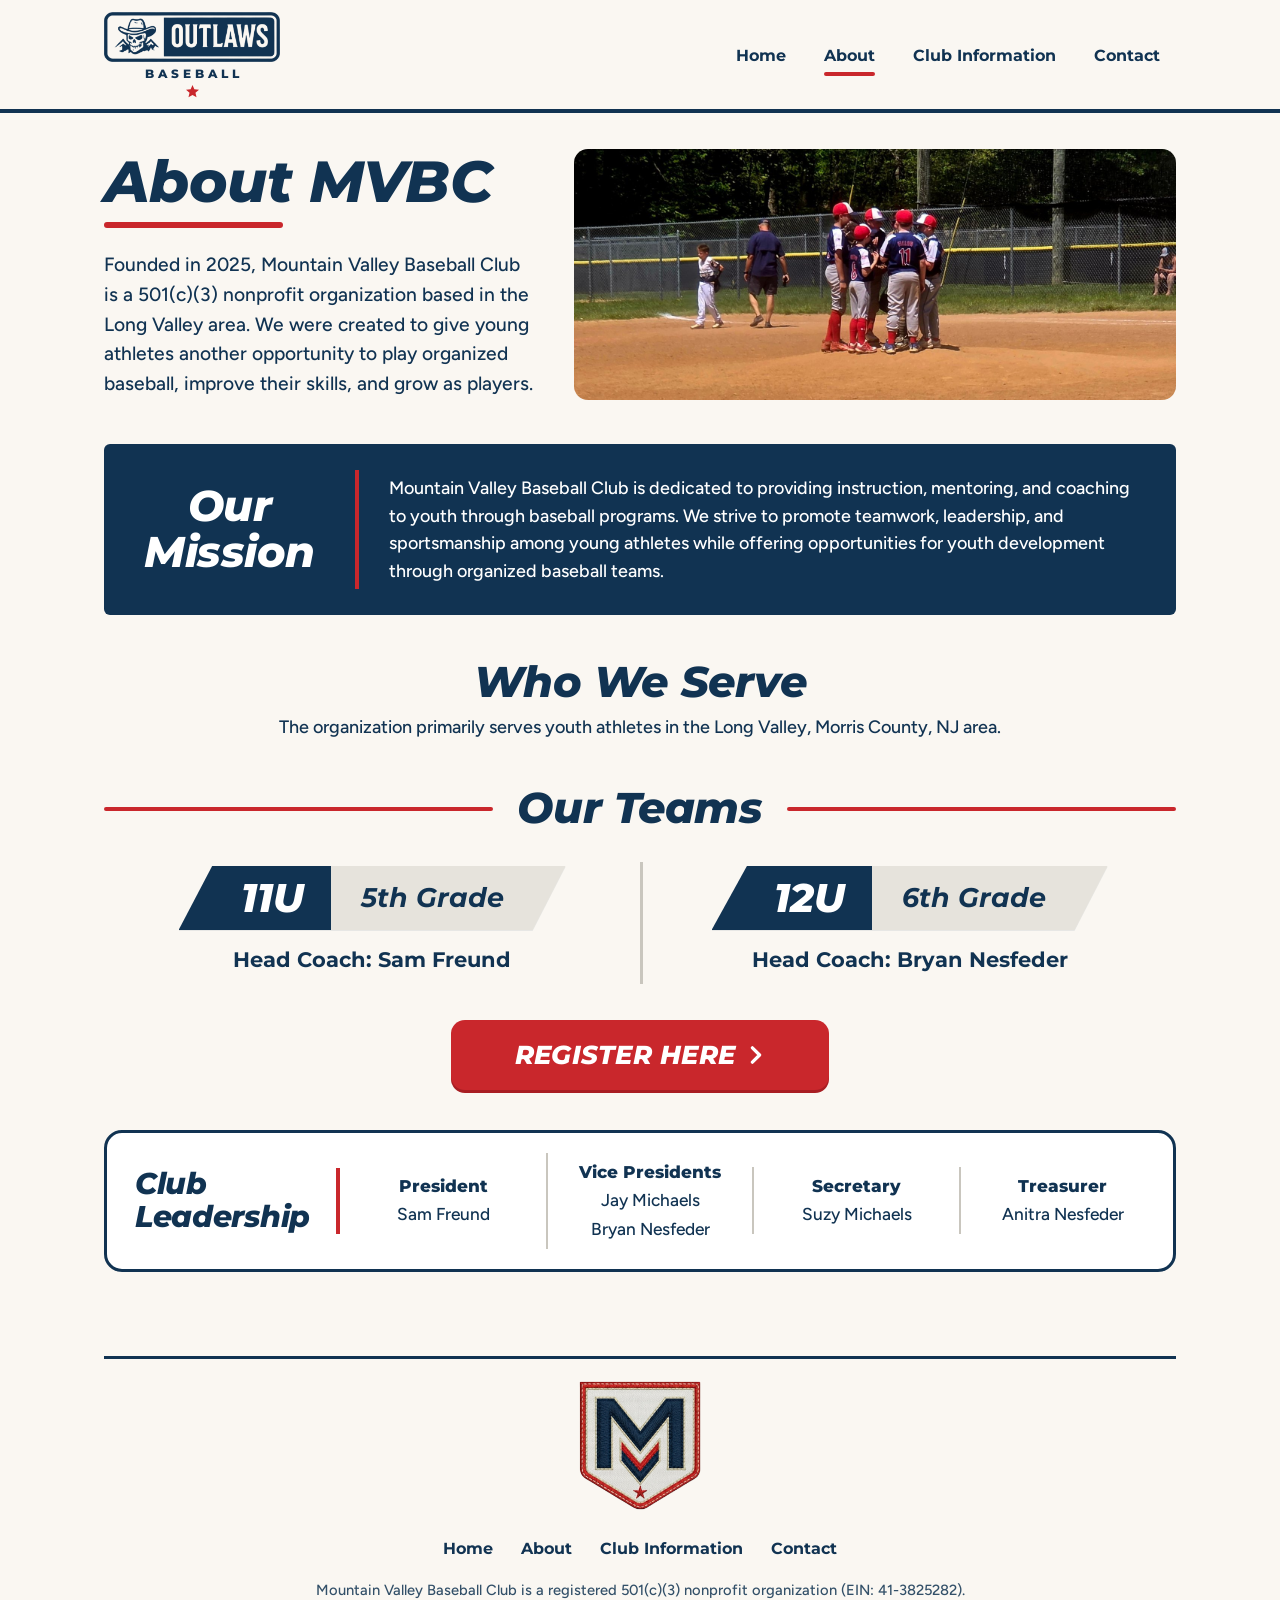
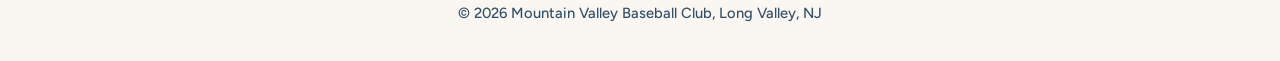
==== about.html @ af427c99 "Initial commit" ====
<!DOCTYPE html>
<html lang="en">
<head>
  <meta charset="utf-8">
  <meta name="viewport" content="width=device-width, initial-scale=1">
  <title>About MVBC | Mountain Valley Baseball Club</title>
  <meta name="description" content="Founded in 2025, Mountain Valley Baseball Club is a 501(c)(3) nonprofit youth baseball organization based in the Long Valley, NJ area.">
  <link rel="canonical" href="https://mvbaseball.org/about.html">
  <meta property="og:title" content="About MVBC | Mountain Valley Baseball Club">
  <meta property="og:description" content="Founded in 2025, Mountain Valley Baseball Club is a 501(c)(3) nonprofit youth baseball organization based in the Long Valley, NJ area.">
  <meta property="og:image" content="https://mvbaseball.org/assets/hero.jpg">
  <meta property="og:url" content="https://mvbaseball.org/about.html">
  <meta property="og:type" content="website">
  <meta name="theme-color" content="#113352">
  <link rel="icon" type="image/png" href="assets/favicon.png">
  <link rel="apple-touch-icon" href="assets/apple-touch-icon.png">
  <link rel="preconnect" href="https://fonts.googleapis.com">
  <link rel="preconnect" href="https://fonts.gstatic.com" crossorigin>
  <link href="https://fonts.googleapis.com/css2?family=Figtree:wght@500;600;700&family=Montserrat:ital,wght@0,700;0,800;1,600;1,700;1,800&display=swap" rel="stylesheet">
  <link rel="stylesheet" href="css/styles.css">
</head>
<body>
  <a class="skip" href="#main">Skip to content</a>

  <header class="site-header">
    <div class="wrap header-inner">
      <a class="brand" href="index.html" aria-label="Outlaws Baseball, Mountain Valley Baseball Club home">
        <img src="assets/outlaws-badge.png" alt="Outlaws" width="1227" height="352">
        <span class="brand-sub">BASEBALL</span>
        <svg class="brand-star" viewBox="0 0 24 24" aria-hidden="true"><path d="M12 1.6l2.95 6.9 7.45.62-5.66 4.9 1.72 7.3L12 17.4l-6.46 3.92 1.72-7.3L1.6 9.12l7.45-.62z"/></svg>
      </a>
      <button class="nav-toggle" type="button" aria-controls="site-nav" aria-expanded="false" aria-label="Menu">
        <svg viewBox="0 0 24 24" fill="none" stroke="currentColor" stroke-width="2.6" stroke-linecap="round" aria-hidden="true"><path d="M4 6.500h16M4 12h16M4 17.500h16"/></svg>
      </button>
      <nav class="nav" id="site-nav" aria-label="Main">
        <a href="index.html">Home</a>
        <a href="about.html" aria-current="page">About</a>
        <a href="club-information.html">Club Information</a>
        <a href="contact.html">Contact</a>
      </nav>
    </div>
  </header>

  <main id="main">
    <div class="wrap">
      <section class="about-lead">
        <div>
          <h1 class="page-title">About MVBC</h1>
          <p>Founded in 2025, Mountain Valley Baseball Club is a 501(c)(3) nonprofit organization based in the Long Valley area. We were created to give young athletes another opportunity to play organized baseball, improve their skills, and grow as players.</p>
        </div>
        <img src="assets/team-huddle.jpg" alt="Players in navy and red uniforms huddle on the infield while a coach walks back to the dugout." width="1600" height="667">
      </section>

      <section class="mission" aria-labelledby="mission-h">
        <h2 id="mission-h">Our<br> Mission</h2>
        <p>Mountain Valley Baseball Club is dedicated to providing instruction, mentoring, and coaching to youth through baseball programs. We strive to promote teamwork, leadership, and sportsmanship among young athletes while offering opportunities for youth development through organized baseball teams.</p>
      </section>

      <section class="section serve">
        <h2>Who We Serve</h2>
        <p>The organization primarily serves youth athletes in the Long Valley, Morris County, NJ area.</p>
      </section>

      <section id="teams" aria-labelledby="teams-h">
        <h2 class="rule-title" id="teams-h">Our Teams</h2>
        <div class="teams">
          <div class="team">
            <div class="team-tag"><b>11U</b><span>5th Grade</span></div>
            <p>Head Coach: Sam Freund</p>
          </div>
          <div class="team">
            <div class="team-tag"><b>12U</b><span>6th Grade</span></div>
            <p>Head Coach: Bryan Nesfeder</p>
          </div>
        </div>
        <div class="register">
          <a class="btn" href="https://docs.google.com/forms/d/e/1FAIpQLScuwrwn211wKPMHksO8JKq2tG1Pb9gNtkgpowk8rp99vr_ouw/viewform" target="_blank" rel="noopener">Register Here <svg viewBox="0 0 20 20" fill="none" stroke="currentColor" stroke-width="3.6" stroke-linecap="round" stroke-linejoin="round" aria-hidden="true"><path d="M6 2l8 8-8 8"/></svg></a>
        </div>
      </section>

      <section class="section-tight" aria-labelledby="lead-h">
        <div class="leadership">
          <h2 id="lead-h">Club<br> Leadership</h2>
          <dl>
            <div class="role"><dt>President</dt><dd>Sam Freund</dd></div>
            <div class="role"><dt>Vice Presidents</dt><dd>Jay Michaels</dd><dd>Bryan Nesfeder</dd></div>
            <div class="role"><dt>Secretary</dt><dd>Suzy Michaels</dd></div>
            <div class="role"><dt>Treasurer</dt><dd>Anitra Nesfeder</dd></div>
          </dl>
        </div>
      </section>
    </div>
  </main>

  <footer class="site-footer">
    <div class="wrap">
      <div class="footer-rule"></div>
      <img class="footer-patch" src="assets/mvbc-patch.png" alt="Mountain Valley Baseball Club patch" width="480" height="452" loading="lazy">
      <nav class="footer-nav" aria-label="Footer">
        <a href="index.html">Home</a>
        <a href="about.html">About</a>
        <a href="club-information.html">Club Information</a>
        <a href="contact.html">Contact</a>
      </nav>
      <p>Mountain Valley Baseball Club is a registered 501(c)(3) nonprofit organization (EIN: 41-3825282).</p>
      <p>&copy; <span id="year">2026</span> Mountain Valley Baseball Club, Long Valley, NJ</p>
    </div>
  </footer>

  <script src="js/site.js"></script>
</body>
</html>
---- css/styles.css ----
/* Mountain Valley Baseball Club — mvbaseball.org */

:root {
  --cream: #FAF7F2;
  --navy: #113352;
  --navy-deep: #0C2740;
  --red: #C9272C;
  --red-deep: #A81E23;
  --stone: #E6E3DC;
  --line: #C9C6BE;
  --white: #FFFFFF;
  --display: "Montserrat", "Avenir Next", "Segoe UI", Arial, sans-serif;
  --body: "Figtree", "Avenir Next", "Segoe UI", Arial, sans-serif;
  --wrap: 1120px;
  --radius: 14px;
}

*, *::before, *::after { box-sizing: border-box; }

html { -webkit-text-size-adjust: 100%; scroll-behavior: smooth; }

body {
  margin: 0;
  background: var(--cream);
  color: var(--navy);
  font-family: var(--body);
  font-size: 1.125rem;
  line-height: 1.55;
  font-weight: 500;
  min-height: 100vh;
  display: flex;
  flex-direction: column;
}

main { flex: 1; }

img { max-width: 100%; height: auto; display: block; }

a { color: inherit; }

h1, h2, h3 {
  font-family: var(--display);
  font-weight: 800;
  font-style: italic;
  line-height: 1.08;
  margin: 0;
  letter-spacing: -0.01em;
}

p { margin: 0; }

.wrap {
  width: 100%;
  max-width: var(--wrap);
  margin: 0 auto;
  padding: 0 24px;
}

.skip {
  position: absolute; left: 12px; top: -60px;
  background: var(--navy); color: var(--white);
  padding: 10px 16px; border-radius: 8px; z-index: 100;
  font-weight: 700; text-decoration: none;
}
.skip:focus { top: 12px; }

:focus-visible { outline: 3px solid var(--red); outline-offset: 3px; border-radius: 4px; }

/* ---------- Header ---------- */

.site-header {
  background: var(--cream);
  border-bottom: 4px solid var(--navy);
  position: sticky; top: 0; z-index: 50;
}

.header-inner {
  display: flex; align-items: center; justify-content: space-between;
  gap: 24px;
  padding-top: 12px; padding-bottom: 10px;
}

.brand {
  display: inline-flex; flex-direction: column; align-items: center;
  text-decoration: none; line-height: 1;
}
.brand img { width: 176px; }
.brand-sub {
  font-family: var(--display); font-weight: 800; font-size: 0.72rem;
  letter-spacing: 0.34em; margin: 7px 0 0 0.34em;
}
.brand-star { width: 15px; height: 15px; margin-top: 3px; fill: var(--red); }

.nav { display: flex; gap: 6px; }
.nav a {
  font-family: var(--display); font-weight: 700; font-size: 1.02rem;
  text-decoration: none; padding: 10px 16px; position: relative;
}
.nav a::after {
  content: ""; position: absolute; left: 16px; right: 16px; bottom: 2px;
  height: 4px; background: var(--red); border-radius: 2px;
  transform: scaleX(0); transform-origin: left; transition: transform .2s ease;
}
.nav a:hover::after, .nav a[aria-current="page"]::after { transform: scaleX(1); }

.nav-toggle {
  display: none; background: none; border: 2px solid var(--navy); border-radius: 10px;
  width: 46px; height: 46px; padding: 0; cursor: pointer; color: var(--navy);
  align-items: center; justify-content: center;
}
.nav-toggle svg { width: 24px; height: 24px; }

/* ---------- Shared pieces ---------- */

.page-head { padding: 44px 0 8px; }
.page-title { font-size: clamp(2.4rem, 6vw, 3.6rem); display: inline-block; }
.page-title::after {
  content: ""; display: block; width: 46%; min-width: 120px; height: 6px;
  background: var(--red); border-radius: 3px; margin-top: 10px;
}

.section { padding: 44px 0; }
.section-tight { padding: 28px 0; }

.rule-title {
  display: flex; align-items: center; gap: 24px;
  font-size: clamp(1.9rem, 4.4vw, 2.7rem); text-align: center;
}
.rule-title::before, .rule-title::after {
  content: ""; flex: 1; height: 4px; background: var(--red); border-radius: 2px;
}

.btn {
  display: inline-flex; align-items: center; justify-content: center; gap: 12px;
  font-family: var(--display); font-weight: 800; font-style: italic;
  text-transform: uppercase; text-decoration: none; letter-spacing: 0.01em;
  font-size: 1.25rem; line-height: 1;
  padding: 18px 40px; border-radius: 14px; border: 0; cursor: pointer;
  background: var(--red); color: var(--white);
  box-shadow: 0 3px 0 var(--red-deep);
  transition: background .15s ease, transform .15s ease, box-shadow .15s ease;
}
.btn:hover { background: var(--red-deep); transform: translateY(-1px); box-shadow: 0 4px 0 #8a181c; }
.btn:active { transform: translateY(2px); box-shadow: none; }
.btn svg { width: 18px; height: 18px; }
.btn-ghost {
  background: transparent; color: var(--navy);
  box-shadow: inset 0 0 0 3px var(--navy);
}
.btn-ghost:hover { background: var(--navy); color: var(--white); box-shadow: inset 0 0 0 3px var(--navy); }

.star { fill: var(--red); }

/* ---------- Home ---------- */

.hero { position: relative; background: var(--navy); }
.hero img {
  width: 100%; height: clamp(250px, 38vw, 560px);
  object-fit: cover; object-position: 55% 50%;
}

.home-intro { text-align: center; padding: 40px 0 16px; }
.home-intro h1 { font-size: clamp(2.1rem, 6vw, 4rem); }
.home-intro h1 span { color: var(--red); }
.star-rule {
  display: flex; align-items: center; justify-content: center; gap: 18px;
  margin: 18px auto 20px; max-width: 560px;
}
.star-rule::before, .star-rule::after {
  content: ""; flex: 1; height: 4px; background: var(--red); border-radius: 2px;
}
.star-rule svg { width: 34px; height: 34px; }
.tagline {
  font-family: var(--display); font-style: italic; font-weight: 600;
  font-size: clamp(1.15rem, 2.6vw, 1.7rem); line-height: 1.3;
  max-width: 21em; margin: 0 auto;
}
.cta-row { display: flex; flex-wrap: wrap; gap: 16px; justify-content: center; margin-top: 32px; }

.facts {
  display: grid; grid-template-columns: repeat(3, 1fr); gap: 20px;
  margin: 0; padding: 0; list-style: none;
}
.fact {
  background: var(--white); border: 2px solid var(--navy); border-radius: var(--radius);
  padding: 24px 24px 22px; display: flex; flex-direction: column; gap: 6px;
}
.fact .label {
  font-family: var(--display); font-weight: 800; font-size: 0.78rem;
  letter-spacing: 0.18em; text-transform: uppercase; color: var(--red);
}
.fact h2 { font-size: 1.55rem; }
.fact p { font-size: 1.02rem; }
.fact a {
  margin-top: auto; padding-top: 10px; font-family: var(--display); font-weight: 700;
  font-size: 0.98rem; text-decoration-color: var(--red); text-decoration-thickness: 3px;
  text-underline-offset: 5px;
}
.fact a:hover { color: var(--red); }

/* ---------- About ---------- */

.about-lead {
  display: grid; grid-template-columns: 5fr 7fr; gap: 40px; align-items: center;
  padding: 36px 0 44px;
}
.about-lead .page-title { margin-bottom: 22px; }
.about-lead p { font-size: 1.2rem; }
.about-lead img {
  width: 100%; border-radius: var(--radius); aspect-ratio: 12 / 5; object-fit: cover;
}

.mission {
  background: var(--navy); color: var(--white); border-radius: 6px;
  display: grid; grid-template-columns: auto 1fr; align-items: center;
}
.mission h2 { font-size: clamp(2rem, 4vw, 2.7rem); padding: 30px 40px; text-align: center; }
.mission p {
  border-left: 4px solid var(--red); padding: 4px 40px 4px 30px; margin: 26px 0;
  font-size: 1.12rem;
}

.serve { text-align: center; }
.serve h2 { font-size: clamp(1.9rem, 4.4vw, 2.7rem); margin-bottom: 8px; }

.teams {
  display: grid; grid-template-columns: 1fr 1fr; margin-top: 30px;
}
.team { text-align: center; padding: 4px 24px 8px; }
.team + .team { border-left: 3px solid var(--line); }
.team-tag {
  display: inline-flex; font-family: var(--display); font-style: italic; font-weight: 800;
  line-height: 1; filter: drop-shadow(0 1px 0 rgba(17, 51, 82, .08));
}
.team-tag b, .team-tag span { display: block; padding: 12px 40px; }
.team-tag b {
  background: var(--navy); color: var(--white); font-size: 2.5rem; font-weight: 800;
  clip-path: polygon(22% 0, 100% 0, 100% 100%, 0 100%);
  padding-left: 62px; padding-right: 28px;
}
.team-tag span {
  background: var(--stone); font-size: 1.7rem; align-self: stretch;
  display: flex; align-items: center; font-weight: 700;
  clip-path: polygon(0 0, 100% 0, 86% 100%, 0 100%);
  padding-left: 30px; padding-right: 62px; margin-left: -1px;
}
.team p {
  font-family: var(--display); font-weight: 700; font-size: 1.3rem; margin-top: 14px;
}

.register { text-align: center; padding: 36px 0 12px; }
.register .btn { font-size: 1.6rem; padding: 22px 64px; }

.leadership {
  border: 3px solid var(--navy); border-radius: 18px; background: var(--white);
  display: grid; grid-template-columns: auto repeat(4, 1fr); align-items: center;
  padding: 20px 8px 20px 28px;
}
.leadership h2 {
  font-size: 1.9rem; padding-right: 26px; border-right: 4px solid var(--red);
}
.leadership dl { margin: 0; display: contents; }
.leadership .role { text-align: center; padding: 6px 18px; border-left: 2px solid var(--line); }
.leadership .role:first-of-type { border-left: 0; }
.leadership dt { font-family: var(--display); font-weight: 800; font-size: 1.05rem; }
.leadership dd { margin: 2px 0 0; font-size: 1.08rem; }

/* ---------- Club Information ---------- */

.info-grid {
  display: grid; grid-template-columns: 1.85fr 1fr; gap: 0 44px; align-items: stretch;
  padding-top: 28px;
}
.info-grid { position: relative; }
.info-grid::after {
  content: ""; position: absolute; top: 28px; bottom: 0; width: 3px; background: var(--navy);
  left: calc((100% - 44px) * 0.6491 + 21px);
}

.card {
  background: var(--white); border: 2px solid var(--line); border-radius: 18px; overflow: hidden;
}
.card-head {
  background: var(--navy); color: var(--white); padding: 14px 16px;
  display: flex; align-items: center; justify-content: center; gap: 12px;
}
.card-head h2 { font-size: 1.75rem; }

.cal .card-head { justify-content: space-between; padding: 10px 14px; }
.cal .card-head h2 { font-size: clamp(1.5rem, 3.4vw, 2.2rem); }
.cal-btn {
  background: none; border: 0; color: var(--white); cursor: pointer;
  width: 46px; height: 46px; border-radius: 50%; display: grid; place-items: center;
  transition: background .15s ease;
}
.cal-btn:hover { background: rgba(255, 255, 255, .16); }
.cal-btn svg { width: 22px; height: 22px; }
.cal-grid { display: grid; grid-template-columns: repeat(7, 1fr); }
.cal-dow {
  background: #DDE3EA; font-family: var(--display); font-style: italic; font-weight: 700;
  text-align: center; padding: 9px 0; font-size: 1rem;
}
.cal-day {
  min-height: 62px; padding: 6px 10px; border-top: 1px solid var(--line); border-left: 1px solid var(--line);
  font-family: var(--display); font-weight: 700; font-size: 1.02rem; position: relative;
}
.cal-day:nth-child(7n + 1) { border-left: 0; }
.cal-day.today span {
  display: inline-grid; place-items: center; min-width: 30px; height: 30px; margin: -3px 0 0 -6px;
  border: 2px solid var(--navy); border-radius: 50%;
}
.cal-day.has-event { background: #FBEDED; }
.cal-day.has-event span {
  display: inline-grid; place-items: center; min-width: 30px; height: 30px; margin: -3px 0 0 -6px;
  background: var(--red); color: var(--white); border-radius: 50%; border: 0;
}
.cal-day em {
  display: block; font-family: var(--body); font-style: normal; font-weight: 700;
  font-size: 0.72rem; line-height: 1.15; color: var(--red-deep); margin-top: 3px;
}

.events { display: flex; flex-direction: column; }
.events-body { padding: 8px 22px 22px; flex: 1; display: flex; flex-direction: column; }
.event {
  display: flex; align-items: center; gap: 16px; width: 100%;
  padding: 22px 0; border: 0; border-bottom: 2px solid var(--line);
  background: none; text-align: left; cursor: pointer; color: inherit;
  font-family: var(--display); font-style: italic; font-weight: 800; font-size: 1.5rem; line-height: 1.15;
}
.event svg { width: 58px; height: 58px; flex: none; }
.event span { border-left: 4px solid var(--red); padding-left: 16px; }
.event span small { display: block; font-size: 1em; font-weight: 600; }
.event:hover span { color: var(--red); }
.events-note {
  font-family: var(--display); font-style: italic; font-weight: 600; font-size: 1.22rem;
  text-align: center; margin: auto 0; padding: 26px 6px 6px; line-height: 1.3;
}

.field {
  display: flex; align-items: center; gap: 22px; justify-content: center; padding: 36px 0 8px;
}
.field svg { width: 54px; height: 66px; flex: none; }
.field div { border-left: 4px solid var(--red); padding-left: 22px; }
.field h2 { font-size: 1.8rem; }
.field a { text-decoration-color: var(--red); text-underline-offset: 4px; }

.links {
  display: grid; grid-template-columns: repeat(3, 1fr); gap: 20px; margin-top: 28px;
  padding: 0; list-style: none;
}
.link-tile {
  display: flex; align-items: center; gap: 18px; height: 100%;
  background: var(--navy); color: var(--white); text-decoration: none;
  border-radius: 16px; padding: 20px 24px;
  font-family: var(--display); font-style: italic; font-weight: 800; font-size: 1.3rem; line-height: 1.15;
  transition: background .15s ease, transform .15s ease;
}
.link-tile svg { width: 44px; height: 44px; flex: none; }
a.link-tile:hover { background: var(--navy-deep); transform: translateY(-2px); }
.link-tile small {
  display: block; font-family: var(--body); font-style: normal; font-weight: 600;
  font-size: 0.82rem; opacity: .8; margin-top: 4px;
}

.fineprint {
  display: grid; grid-template-columns: 1fr 1fr; border-top: 2px solid var(--line);
  margin-top: 44px; padding-top: 28px;
}
.fineprint p { padding: 4px 44px; }
.fineprint p + p { border-left: 3px solid var(--navy); }

/* ---------- Contact ---------- */

.contact-intro { font-size: 1.25rem; padding: 18px 0 34px; }

.form-card {
  background: var(--white); border: 2px solid var(--navy); border-radius: 24px;
  max-width: 820px; margin: 0 auto; padding: 34px 36px 38px;
}
.form-row { margin-bottom: 20px; }
.form-row label {
  display: block; font-family: var(--display); font-weight: 800; font-size: 1.08rem; margin-bottom: 8px;
}
.form-row label i { color: var(--red); font-style: normal; margin-left: 4px; }
.form-row input, .form-row textarea {
  width: 100%; font: inherit; color: var(--navy);
  background: var(--white); border: 2px solid var(--navy); border-radius: 10px; padding: 12px 14px;
}
.form-row textarea { min-height: 150px; resize: vertical; }
.form-row input:focus, .form-row textarea:focus {
  outline: 0; border-color: var(--red); box-shadow: 0 0 0 4px rgba(201, 39, 44, .16);
}
.form-actions { text-align: center; margin-top: 30px; }
.form-actions .btn { min-width: min(100%, 440px); border-radius: 999px; }
.form-status {
  text-align: center; font-weight: 700; margin-top: 18px; min-height: 1.5em;
}
.form-status.error { color: var(--red-deep); }
.hp { position: absolute; left: -9999px; }

/* ---------- Footer ---------- */

.site-footer { margin-top: 56px; padding-bottom: 36px; text-align: center; }
.footer-rule { border-top: 3px solid var(--navy); }
.footer-patch { width: 124px; margin: -1px auto 0; padding-top: 22px; }
.footer-nav { display: flex; flex-wrap: wrap; justify-content: center; gap: 4px 28px; margin: 22px 0 14px; }
.footer-nav a {
  font-family: var(--display); font-weight: 700; font-size: 0.98rem; text-decoration: none; padding: 4px 0;
}
.footer-nav a:hover { color: var(--red); }
.site-footer p { font-size: 0.92rem; opacity: .85; }

/* ---------- Responsive ---------- */

@media (max-width: 960px) {
  .leadership { grid-template-columns: 1fr 1fr; padding: 22px; gap: 18px 0; }
  .leadership h2 { grid-column: 1 / -1; border-right: 0; border-bottom: 4px solid var(--red); padding: 0 0 12px; text-align: center; }
  .leadership .role:nth-of-type(odd) { border-left: 0; }
  .team-tag b { font-size: 2rem; padding-left: 48px; }
  .team-tag span { font-size: 1.35rem; padding-right: 48px; }
  .links { grid-template-columns: 1fr; }
  .link-tile br { display: none; }
}

@media (max-width: 820px) {
  body { font-size: 1.06rem; }
  .nav-toggle { display: inline-flex; }
  .nav {
    display: none; position: absolute; left: 0; right: 0; top: 100%;
    background: var(--cream); border-bottom: 4px solid var(--navy);
    flex-direction: column; gap: 0; padding: 6px 24px 14px;
  }
  .nav.open { display: flex; }
  .nav a { padding: 14px 0; font-size: 1.15rem; border-top: 1px solid var(--line); }
  .nav a:first-child { border-top: 0; }
  .nav a::after { left: 0; right: auto; width: 56px; bottom: 6px; }
  .brand img { width: 150px; }

  .hero img { object-position: 62% 50%; }
  .facts { grid-template-columns: 1fr; }

  .about-lead { grid-template-columns: 1fr; gap: 26px; padding-bottom: 34px; }
  .mission { grid-template-columns: 1fr; }
  .mission h2 { padding: 26px 24px 0; }
  .mission h2 br { display: none; }
  .mission p { border-left: 0; border-top: 4px solid var(--red); margin: 16px 24px 26px; padding: 16px 0 0; }
  .teams { grid-template-columns: 1fr; gap: 26px; }
  .team + .team { border-left: 0; border-top: 3px solid var(--line); padding-top: 28px; }

  .info-grid { grid-template-columns: 1fr; gap: 24px; }
  .info-grid::after { display: none; }
  .events-note { padding-top: 22px; }
  .fineprint { grid-template-columns: 1fr; gap: 16px; }
  .fineprint p { padding: 0; }
  .fineprint p + p { border-left: 0; border-top: 3px solid var(--navy); padding-top: 16px; }
  .field { justify-content: flex-start; }
}

@media (max-width: 520px) {
  .wrap { padding: 0 18px; }
  .btn { width: 100%; padding: 18px 20px; }
  .register .btn { font-size: 1.3rem; padding: 20px; }
  .rule-title { gap: 14px; }
  .cal-day { min-height: 50px; padding: 5px 6px; font-size: .92rem; }
  .cal-dow { font-size: .82rem; }
  .cal-day em { font-size: .6rem; }
  .form-card { padding: 24px 18px 28px; border-radius: 18px; }
  .leadership { grid-template-columns: 1fr; }
  .leadership .role { border-left: 0; }
  .event { font-size: 1.3rem; }
}

@media (prefers-reduced-motion: reduce) {
  * { transition: none !important; scroll-behavior: auto !important; }
}

.team-tag b, .team-tag span { white-space: nowrap; }
@media (max-width: 520px) {
  .team-tag b { font-size: 1.7rem; padding: 10px 20px 10px 40px; }
  .team-tag span { font-size: 1.15rem; padding: 10px 40px 10px 20px; }
}
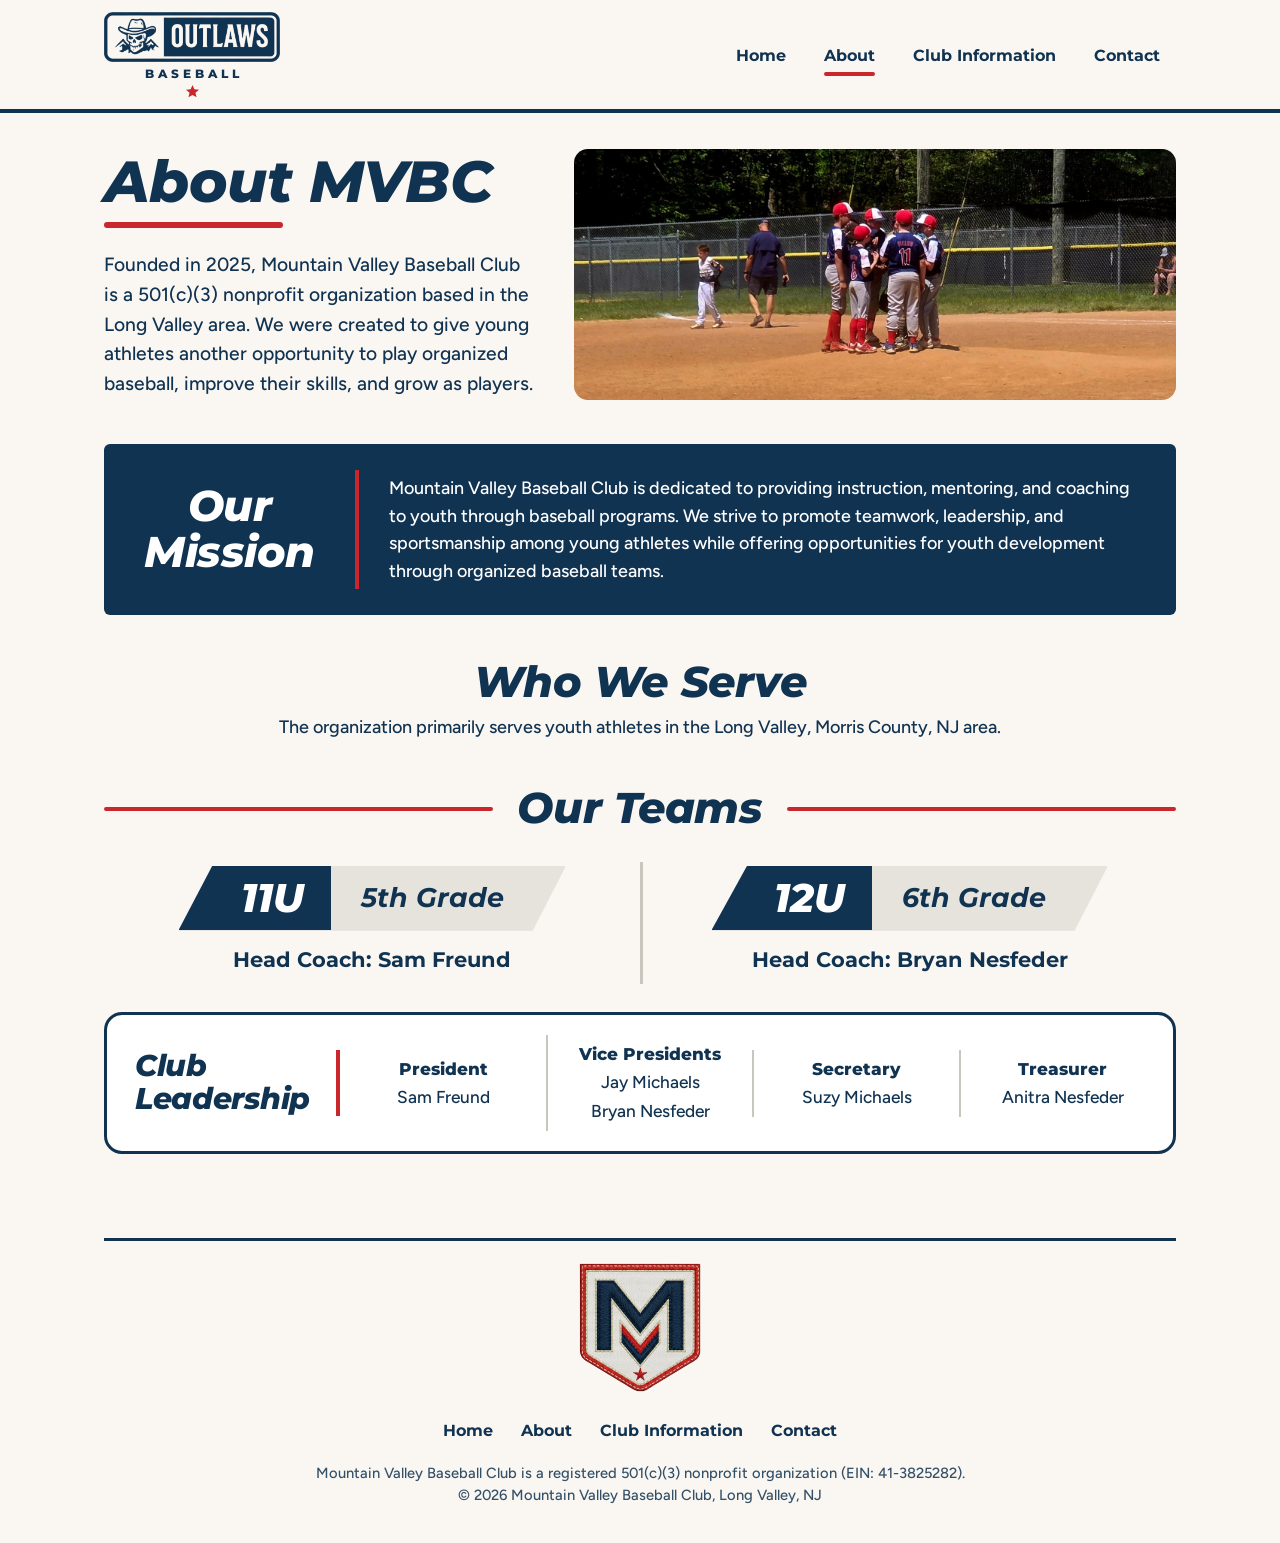
==== commit fd451cb2: "Remove Register Here buttons" ====
--- a/about.html
+++ b/about.html
@@ -73,9 +73,6 @@
             <p>Head Coach: Bryan Nesfeder</p>
           </div>
         </div>
-        <div class="register">
-          <a class="btn" href="https://docs.google.com/forms/d/e/1FAIpQLScuwrwn211wKPMHksO8JKq2tG1Pb9gNtkgpowk8rp99vr_ouw/viewform" target="_blank" rel="noopener">Register Here <svg viewBox="0 0 20 20" fill="none" stroke="currentColor" stroke-width="3.6" stroke-linecap="round" stroke-linejoin="round" aria-hidden="true"><path d="M6 2l8 8-8 8"/></svg></a>
-        </div>
       </section>
 
       <section class="section-tight" aria-labelledby="lead-h">
--- a/css/styles.css
+++ b/css/styles.css
@@ -153,13 +153,17 @@
 
 /* ---------- Home ---------- */
 
-.hero { position: relative; background: var(--navy); }
-.hero img {
-  width: 100%; height: clamp(250px, 38vw, 560px);
-  object-fit: cover; object-position: 55% 50%;
-}
-
-.home-intro { text-align: center; padding: 40px 0 16px; }
+.hero { position: relative; background: var(--navy); overflow: hidden; }
+.hero-photo {
+  width: 100%; height: clamp(200px, 27vw, 440px);
+  object-fit: cover; object-position: 50% 30%;
+}
+.hero-logo {
+  position: absolute; left: 50%; top: calc(42% - 30px); transform: translate(-50%, -50%);
+  width: clamp(170px, 23vw, 350px); height: auto;
+}
+
+.home-intro { text-align: center; padding: 28px 0 24px; }
 .home-intro h1 { font-size: clamp(2.1rem, 6vw, 4rem); }
 .home-intro h1 span { color: var(--red); }
 .star-rule {
@@ -173,7 +177,7 @@
 .tagline {
   font-family: var(--display); font-style: italic; font-weight: 600;
   font-size: clamp(1.15rem, 2.6vw, 1.7rem); line-height: 1.3;
-  max-width: 21em; margin: 0 auto;
+  max-width: 30em; margin: 0 auto; text-wrap: balance;
 }
 .cta-row { display: flex; flex-wrap: wrap; gap: 16px; justify-content: center; margin-top: 32px; }
 
@@ -436,7 +440,8 @@
   .nav a::after { left: 0; right: auto; width: 56px; bottom: 6px; }
   .brand img { width: 150px; }
 
-  .hero img { object-position: 62% 50%; }
+  .hero-photo { height: clamp(190px, 44vw, 300px); object-position: 66% 40%; }
+  .hero-logo { left: 37%; top: 38%; width: clamp(150px, 42vw, 260px); }
   .facts { grid-template-columns: 1fr; }
 
   .about-lead { grid-template-columns: 1fr; gap: 26px; padding-bottom: 34px; }
@@ -479,3 +484,10 @@
   .team-tag b { font-size: 1.7rem; padding: 10px 20px 10px 40px; }
   .team-tag span { font-size: 1.15rem; padding: 10px 40px 10px 20px; }
 }
+
+.contact-direct { text-align: center; max-width: 820px; margin: 26px auto 0; font-size: 1.1rem; }
+.contact-direct a {
+  font-weight: 700; overflow-wrap: anywhere;
+  text-decoration-color: var(--red); text-decoration-thickness: 3px; text-underline-offset: 5px;
+}
+.contact-direct a:hover { color: var(--red); }
